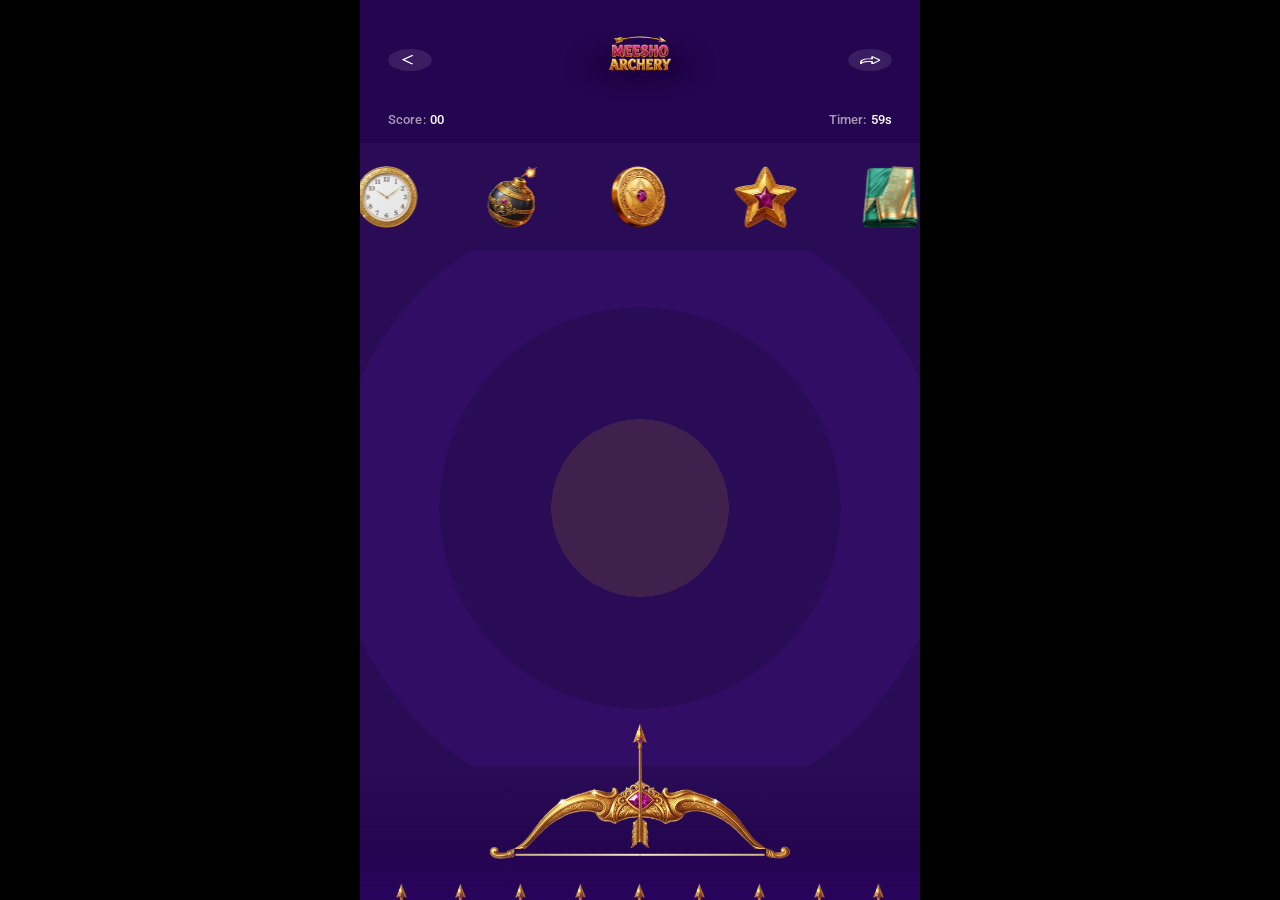
==== game.html @ 8c5590b3 "Initial commit: Meesho Archery game" ====
<!DOCTYPE html>
<html lang="en">
<head>
  <meta charset="UTF-8" />
  <title>Meesho Archery — Game</title>
  <meta name="viewport" content="width=device-width, initial-scale=1, maximum-scale=1, user-scalable=no, viewport-fit=cover" />
  <meta name="theme-color" content="#2a0b55" />
  <link rel="preconnect" href="https://fonts.googleapis.com" />
  <link rel="preconnect" href="https://fonts.gstatic.com" crossorigin />
  <link href="https://fonts.googleapis.com/css2?family=Poppins:wght@500;600&family=Roboto:wght@400;500;700&display=swap" rel="stylesheet" />
  <link rel="stylesheet" href="css/style.css" />
  <link rel="stylesheet" href="css/game.css" />
</head>
<body>
  <main class="screen game-screen" id="game-screen">
    <header class="game-header">
      <div class="app-header">
        <button class="icon-btn" id="back-btn" aria-label="Back">
          <img src="assets/images/icon-back.svg" alt="" />
        </button>

        <div class="logo">
          <img class="logo__glow" src="assets/images/logo-glow.svg" alt="" />
          <img class="logo__mark" src="assets/images/logo-text.png" alt="Meesho Archery" />
        </div>

        <button class="icon-btn" id="share-btn" aria-label="Share">
          <img src="assets/images/icon-share.svg" alt="" />
        </button>
      </div>

      <div class="game-stats">
        <div class="stat">
          <span class="stat__label">Score:</span>
          <span class="stat__value" id="score-value">00</span>
        </div>
        <div class="stat">
          <span class="stat__label">Timer:</span>
          <span class="stat__value" id="timer-value">60s</span>
        </div>
      </div>
    </header>

    <div class="conveyor" id="conveyor">
      <div class="conveyor__track" id="conveyor-track"></div>
    </div>

    <div class="arena" id="arena">
      <div class="arena__target"></div>
    </div>

    <div class="quiver-area">
      <div class="bow-wrap" id="bow-wrap">
        <img class="bow-wrap__img" src="assets/images/bow.png" alt="Bow" />
        <div class="bow-string" id="bow-string-left"></div>
        <div class="bow-string" id="bow-string-right"></div>
        <button class="nocked-arrow" id="nocked-arrow" aria-label="Pull and release to shoot">
          <img src="assets/images/arrow.png" alt="" draggable="false" />
        </button>
      </div>
      <div class="quiver" id="quiver"></div>
    </div>

    <div class="flight-layer" id="flight-layer"></div>

    <div class="game-over-overlay" id="game-over-overlay" hidden>
      <div class="game-over-card">
        <h2 id="game-over-title">Game Over</h2>
        <p id="game-over-reason">Time's up!</p>
        <p class="game-over-score">Final Score: <span id="final-score">0</span></p>
        <button class="btn btn--primary" id="play-again-btn">Play Again</button>
        <button class="link-btn" id="back-home-btn">Back to Home</button>
      </div>
    </div>

    <div class="toast" id="toast" hidden></div>
  </main>

  <script src="js/game.js"></script>
</body>
</html>
---- css/style.css ----
:root {
  --color-bg-deep: #24054f;
  --color-bg: #2a0b55;
  --color-bg-fade: #28035c;
  --color-purple-light: #a15cff;
  --color-btn-grad-top: #7d41ce;
  --color-btn-grad-bottom: #6700f1;
  --color-white: #ffffff;

  --font-body: "Poppins", system-ui, sans-serif;

  --safe-top: env(safe-area-inset-top, 0px);
  --safe-bottom: env(safe-area-inset-bottom, 0px);
}

* {
  box-sizing: border-box;
}

html,
body {
  margin: 0;
  padding: 0;
  min-height: 100dvh;
  background: #000;
  font-family: var(--font-body);
  -webkit-tap-highlight-color: transparent;
}

button {
  font-family: inherit;
  cursor: pointer;
  border: none;
  background: none;
  color: inherit;
  padding: 0;
  margin: 0;
  appearance: none;
  -webkit-appearance: none;
}

img {
  display: block;
  max-width: 100%;
}

.screen {
  position: relative;
  width: 100%;
  max-width: 560px;
  min-height: 100dvh;
  margin: 0 auto;
  overflow: hidden;
  background: var(--color-bg);
}

.icon-btn {
  display: flex;
  align-items: center;
  justify-content: center;
  width: clamp(36px, 9.5vw, 44px);
  height: clamp(36px, 9.5vw, 44px);
  flex: 0 0 auto;
  border-radius: 50%;
  overflow: hidden;
  line-height: 0;
}

.icon-btn img {
  width: 100%;
  height: 100%;
  object-fit: contain;
}

/* ---------- Shared app header (back / logo / share row) ---------- */

.app-header {
  display: flex;
  align-items: center;
  justify-content: space-between;
  flex: 0 0 auto;
  gap: clamp(8px, 3vw, 16px);
  padding: calc(var(--safe-top) + clamp(10px, 3vh, 18px)) clamp(16px, 5vw, 28px) clamp(10px, 3vh, 16px);
  background: var(--color-bg-deep);
  position: relative;
  z-index: 3;
}

.logo {
  position: relative;
  width: clamp(96px, 30vw, 148px);
  aspect-ratio: 83 / 47;
  flex: 0 0 auto;
}

.logo__glow {
  position: absolute;
  inset: 0;
  width: 100%;
  height: 100%;
  object-fit: contain;
  transform: translateY(6%);
}

.logo__mark {
  position: absolute;
  left: 8%;
  top: 0;
  width: 84%;
  height: 88%;
  object-fit: contain;
}

/* ---------- Shared buttons ---------- */

.btn {
  width: 100%;
  max-width: 320px;
  border: 1px solid var(--color-purple-light);
  border-radius: 999px;
  padding: clamp(12px, 2vh, 16px) 24px;
  font-family: var(--font-body);
  font-weight: 600;
  font-size: clamp(16px, 4.6vw, 20px);
  letter-spacing: 0.24px;
  text-align: center;
  color: var(--color-white);
  background-image: linear-gradient(179.5deg, var(--color-btn-grad-top) 1.4%, var(--color-btn-grad-bottom) 98.4%);
  transition: transform 0.12s ease, filter 0.12s ease;
}

.btn:active {
  transform: scale(0.97);
  filter: brightness(0.95);
}

.link-btn {
  font-size: clamp(11px, 3vw, 13px);
  font-weight: 500;
  letter-spacing: 0.144px;
  color: var(--color-white);
  opacity: 0.85;
  padding: 6px 12px;
}

.link-btn:active {
  opacity: 1;
}
---- css/game.css ----
.game-screen {
  display: flex;
  flex-direction: column;
  color: var(--color-white);
  position: relative;
  background: var(--color-bg);
  touch-action: none;
}

/* ---------- Header ---------- */

.game-header {
  display: flex;
  flex-direction: column;
  flex: 0 0 auto;
  background: var(--color-bg-deep);
  position: relative;
  z-index: 3;
}

.game-header .app-header {
  padding-bottom: clamp(6px, 1.5vh, 10px);
}

.game-stats {
  display: flex;
  justify-content: space-between;
  align-items: center;
  padding: 0 clamp(16px, 5vw, 28px) clamp(10px, 2.5vh, 16px);
  font-family: "Roboto", system-ui, sans-serif;
}

.stat {
  display: flex;
  gap: 4px;
  align-items: baseline;
  font-size: clamp(11px, 3.2vw, 13px);
  letter-spacing: 0.12px;
  font-weight: 500;
}

.stat__label {
  color: rgba(255, 255, 255, 0.6);
}

.stat__value {
  color: var(--color-white);
  font-variant-numeric: tabular-nums;
}

.stat__value.is-low {
  color: #ff6b6b;
}

/* ---------- Conveyor belt ---------- */

.conveyor {
  position: relative;
  overflow: hidden;
  background: var(--color-bg);
  padding: clamp(8px, 1.8vh, 14px) 0;
  flex: 0 0 auto;
  z-index: 2;
}

.conveyor__track {
  display: flex;
  gap: clamp(28px, 9vw, 46px);
  width: max-content;
  padding: 0 10px;
  will-change: transform;
  transform: translateX(0);
}

.conveyor__item {
  width: clamp(56px, 18vw, 80px);
  height: clamp(56px, 18vw, 80px);
  flex: 0 0 auto;
  display: flex;
  align-items: center;
  justify-content: center;
  background: transparent;
  position: relative;
}

.conveyor__item img {
  width: 82%;
  height: 82%;
  object-fit: contain;
  pointer-events: none;
  user-select: none;
}

.conveyor__item.is-hit {
  animation: pop-hit 0.3s ease forwards;
}

.conveyor__item.is-bomb-hit {
  animation: bomb-hit 0.45s ease forwards;
}

@keyframes pop-hit {
  0% {
    transform: scale(1);
    opacity: 1;
  }
  60% {
    transform: scale(1.25);
  }
  100% {
    transform: scale(0);
    opacity: 0;
  }
}

@keyframes bomb-hit {
  0% {
    transform: scale(1);
    filter: brightness(1);
  }
  30% {
    transform: scale(1.4);
    filter: brightness(2.4) saturate(0);
  }
  100% {
    transform: scale(1.8);
    opacity: 0;
    filter: brightness(3) saturate(0);
  }
}

/* ---------- Arena (target zone + flying arrows) ---------- */

.arena {
  position: relative;
  flex: 1 1 auto;
  min-height: 22dvh;
  overflow: hidden;
  z-index: 1;
}

.arena__target {
  position: absolute;
  top: 50%;
  left: 50%;
  width: 110%;
  aspect-ratio: 1 / 1;
  transform: translate(-50%, -50%);
  border-radius: 50%;
  pointer-events: none;
  background: radial-gradient(
    circle closest-side at center,
    #40204c 0%,
    #40204c 28.79%,
    var(--color-bg) 28.79%,
    var(--color-bg) 65.15%,
    #320d65 65.15%,
    #320d65 100%
  );
}

.flight-layer {
  position: absolute;
  inset: 0;
  pointer-events: none;
  z-index: 6;
  overflow: visible;
}

.flying-arrow {
  position: absolute;
  width: clamp(14px, 4vw, 18px);
  transform-origin: 50% 100%;
  will-change: top, transform;
  filter: drop-shadow(0 2px 4px rgba(0, 0, 0, 0.4));
}

.flying-arrow img {
  width: 100%;
  display: block;
}

.score-popup {
  position: absolute;
  transform: translate(-50%, -50%);
  font-family: var(--font-body);
  font-weight: 600;
  font-size: clamp(16px, 5vw, 22px);
  color: #ffd75e;
  text-shadow: 0 2px 6px rgba(0, 0, 0, 0.5);
  pointer-events: none;
  animation: popup-float 0.7s ease forwards;
  z-index: 3;
}

.score-popup.is-miss {
  color: rgba(255, 255, 255, 0.7);
  font-size: clamp(13px, 4vw, 16px);
}

@keyframes popup-float {
  0% {
    opacity: 0;
    transform: translate(-50%, -30%) scale(0.8);
  }
  25% {
    opacity: 1;
    transform: translate(-50%, -70%) scale(1.05);
  }
  100% {
    opacity: 0;
    transform: translate(-50%, -130%) scale(1);
  }
}

/* ---------- Bow + quiver ---------- */

.quiver-area {
  flex: 0 0 auto;
  position: relative;
  display: flex;
  flex-direction: column;
  align-items: center;
  padding-top: clamp(4px, 1.2vh, 10px);
  /* Only the hardware safe-area inset — no extra decorative gap — so the
     quiver row's arrow tips end flush with the bottom of the screen. */
  padding-bottom: var(--safe-bottom);
  background: linear-gradient(to bottom, rgba(42, 11, 85, 0) 0%, var(--color-bg-deep) 55%, var(--color-bg-fade) 100%);
  z-index: 2;
}

.bow-wrap {
  position: relative;
  width: min(82%, 320px);
  aspect-ratio: 559 / 151;
  touch-action: none;
}

.bow-wrap__img {
  position: absolute;
  inset: 0;
  width: 100%;
  height: 100%;
  object-fit: contain;
  pointer-events: none;
  user-select: none;
  -webkit-user-drag: none;
}

.nocked-arrow {
  position: absolute;
  left: 50%;
  /* Bottom edge (the nock) must sit exactly on the string's resting line —
     see STRING_ANCHOR_LEFT/RIGHT.yFrac (0.9) in game.js, i.e. 10% up from
     the bow-wrap's bottom edge. */
  bottom: 10%;
  width: clamp(16px, 4.6vw, 20px);
  transform: translate(-50%, 0);
  transform-origin: 50% 100%;
  cursor: grab;
  touch-action: none;
  background: none;
  border: none;
  padding: 0;
}

.nocked-arrow img {
  width: 100%;
  display: block;
  pointer-events: none;
  user-select: none;
  -webkit-user-drag: none;
}

.nocked-arrow.is-pulling {
  cursor: grabbing;
  transition: none;
}

.nocked-arrow.is-flying {
  visibility: hidden;
}

.nocked-arrow:not(.is-pulling):not(.is-flying):not(.is-reloading) {
  transition: transform 0.18s ease-out;
}

.bow-string {
  position: absolute;
  top: 0;
  left: 0;
  height: 2px;
  width: 0;
  background: linear-gradient(90deg, rgba(226, 195, 138, 0.9), rgba(255, 240, 205, 0.95));
  border-radius: 2px;
  transform-origin: 0 50%;
  opacity: 1;
  pointer-events: none;
  will-change: transform, width;
  z-index: 1;
}

.quiver {
  display: flex;
  width: 100%;
  padding: 0 6%;
  gap: clamp(4px, 1.6vw, 10px);
  justify-content: space-between;
  align-items: flex-start;
  margin-top: clamp(10px, 2.5vh, 18px);
  transition: padding 0.24s ease;
}

.quiver-arrow {
  width: clamp(11px, 3.6vw, 15px);
  height: clamp(15px, 3.6vh, 20px);
  flex: 0 0 auto;
  position: relative;
  overflow: hidden;
  transition: opacity 0.22s ease, transform 0.22s ease;
}

.quiver-arrow img {
  position: absolute;
  top: 0;
  left: 0;
  width: 100%;
  height: auto;
  display: block;
  pointer-events: none;
  user-select: none;
}

.quiver-arrow.is-used {
  opacity: 0;
  visibility: hidden;
  transform: translateY(8px);
  pointer-events: none;
}

/* ---------- Game over overlay ---------- */

.game-over-overlay {
  position: absolute;
  inset: 0;
  background: rgba(18, 3, 41, 0.94);
  display: flex;
  align-items: center;
  justify-content: center;
  z-index: 10;
  padding: 24px;
}

.game-over-overlay[hidden] {
  display: none;
}

.game-over-card {
  display: flex;
  flex-direction: column;
  align-items: center;
  gap: 10px;
  text-align: center;
  width: 100%;
  max-width: 280px;
}

.game-over-card h2 {
  margin: 0;
  font-family: var(--font-body);
  font-weight: 600;
  font-size: clamp(22px, 7vw, 28px);
}

.game-over-card p {
  margin: 0;
  opacity: 0.85;
  font-size: clamp(13px, 3.6vw, 15px);
}

.game-over-score {
  font-size: clamp(16px, 4.4vw, 19px);
  font-weight: 600;
  opacity: 1 !important;
}

.game-over-card .btn {
  margin-top: 8px;
}

/* ---------- Toast ---------- */

.toast {
  position: absolute;
  left: 50%;
  top: 40%;
  transform: translate(-50%, -50%);
  background: rgba(0, 0, 0, 0.55);
  padding: 10px 20px;
  border-radius: 999px;
  font-family: var(--font-body);
  font-weight: 600;
  font-size: clamp(14px, 4vw, 17px);
  z-index: 8;
  pointer-events: none;
}
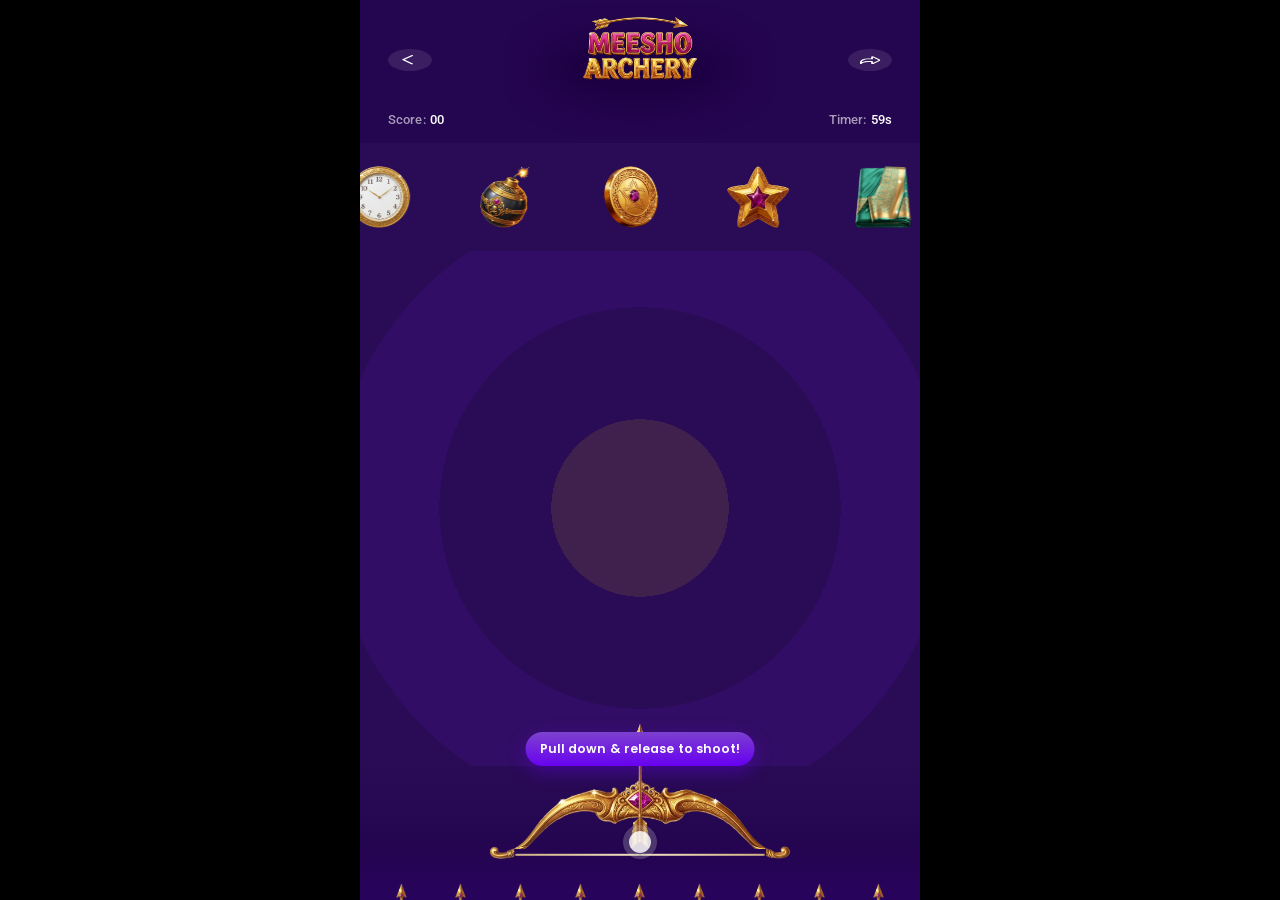
==== commit b5e35f1b: "Revamp end-game screens, add homepage nudge, and add draw/release hint - Restyle all 4 end-game over" ====
--- a/game.html
+++ b/game.html
@@ -7,7 +7,7 @@
   <meta name="theme-color" content="#2a0b55" />
   <link rel="preconnect" href="https://fonts.googleapis.com" />
   <link rel="preconnect" href="https://fonts.gstatic.com" crossorigin />
-  <link href="https://fonts.googleapis.com/css2?family=Poppins:wght@500;600&family=Roboto:wght@400;500;700&display=swap" rel="stylesheet" />
+  <link href="https://fonts.googleapis.com/css2?family=Poppins:wght@500;600&family=Roboto:wght@400;500;700&family=Instrument+Serif&display=swap" rel="stylesheet" />
   <link rel="stylesheet" href="css/style.css" />
   <link rel="stylesheet" href="css/game.css" />
 </head>
@@ -41,39 +41,53 @@
       </div>
     </header>
 
-    <div class="conveyor" id="conveyor">
-      <div class="conveyor__track" id="conveyor-track"></div>
+    <div class="game-body" id="game-body">
+      <div class="conveyor" id="conveyor">
+        <div class="conveyor__track" id="conveyor-track"></div>
+      </div>
+
+      <div class="arena" id="arena">
+        <div class="arena__target"></div>
+      </div>
+
+      <div class="quiver-area">
+        <div class="bow-wrap" id="bow-wrap">
+          <img class="bow-wrap__img" src="assets/images/bow.png" alt="Bow" />
+          <div class="bow-string" id="bow-string-left"></div>
+          <div class="bow-string" id="bow-string-right"></div>
+          <button class="nocked-arrow" id="nocked-arrow" aria-label="Pull and release to shoot">
+            <img src="assets/images/arrow.png" alt="" draggable="false" />
+          </button>
+          <div class="draw-hint" id="draw-hint" aria-hidden="true" hidden>
+            <div class="draw-hint__bubble">Pull down &amp; release to shoot!</div>
+            <span class="draw-hint__finger"></span>
+          </div>
+        </div>
+        <div class="quiver" id="quiver"></div>
+      </div>
+
+      <div class="flight-layer" id="flight-layer"></div>
+
+      <div class="game-over-overlay" id="game-over-overlay" hidden>
+        <h2 class="sr-only" id="game-over-title"></h2>
+
+        <div class="game-over-content">
+          <div class="game-over-sticker" id="game-over-sticker">
+            <img id="game-over-sticker-img" src="" alt="" />
+          </div>
+          <p class="game-over-score">Your Score : <span id="final-score">0</span></p>
+          <p class="game-over-emoji" id="game-over-emoji">😔</p>
+        </div>
+
+        <div class="game-over-actions">
+          <button class="btn btn--primary" id="play-again-btn" type="button">Play Again</button>
+          <button class="btn btn--primary" id="rewards-btn" type="button">Rewards</button>
+          <button class="link-btn" id="how-to-play-btn" type="button">How to play?</button>
+        </div>
+      </div>
+
+      <div class="toast" id="toast" hidden></div>
     </div>
-
-    <div class="arena" id="arena">
-      <div class="arena__target"></div>
-    </div>
-
-    <div class="quiver-area">
-      <div class="bow-wrap" id="bow-wrap">
-        <img class="bow-wrap__img" src="assets/images/bow.png" alt="Bow" />
-        <div class="bow-string" id="bow-string-left"></div>
-        <div class="bow-string" id="bow-string-right"></div>
-        <button class="nocked-arrow" id="nocked-arrow" aria-label="Pull and release to shoot">
-          <img src="assets/images/arrow.png" alt="" draggable="false" />
-        </button>
-      </div>
-      <div class="quiver" id="quiver"></div>
-    </div>
-
-    <div class="flight-layer" id="flight-layer"></div>
-
-    <div class="game-over-overlay" id="game-over-overlay" hidden>
-      <div class="game-over-card">
-        <h2 id="game-over-title">Game Over</h2>
-        <p id="game-over-reason">Time's up!</p>
-        <p class="game-over-score">Final Score: <span id="final-score">0</span></p>
-        <button class="btn btn--primary" id="play-again-btn">Play Again</button>
-        <button class="link-btn" id="back-home-btn">Back to Home</button>
-      </div>
-    </div>
-
-    <div class="toast" id="toast" hidden></div>
   </main>
 
   <script src="js/game.js"></script>
--- a/css/style.css
+++ b/css/style.css
@@ -15,6 +15,18 @@
 
 * {
   box-sizing: border-box;
+}
+
+.sr-only {
+  position: absolute;
+  width: 1px;
+  height: 1px;
+  padding: 0;
+  margin: -1px;
+  overflow: hidden;
+  clip: rect(0, 0, 0, 0);
+  white-space: nowrap;
+  border: 0;
 }
 
 html,
@@ -88,9 +100,14 @@
 
 .logo {
   position: relative;
+  /* Layout footprint stays at the ORIGINAL size so the header row's height
+     (and everything below it) never shifts. The bigger look is applied purely
+     visually via transform below, which doesn't participate in layout/flow. */
   width: clamp(96px, 30vw, 148px);
   aspect-ratio: 83 / 47;
   flex: 0 0 auto;
+  transform: scale(1.83);
+  transform-origin: 50% 50%;
 }
 
 .logo__glow {
--- a/css/game.css
+++ b/css/game.css
@@ -50,6 +50,20 @@
 
 .stat__value.is-low {
   color: #ff6b6b;
+}
+
+/* ---------- Game body (everything below the header) ---------- */
+/* Wrapping the play-area + end-game overlay in its own flex/relative
+   container means the overlay's `inset: 0` covers only this region, so the
+   live header (with the real score/timer) stays visible above the end-game
+   screens, matching the Figma end-game designs. */
+
+.game-body {
+  display: flex;
+  flex-direction: column;
+  flex: 1 1 auto;
+  min-height: 0;
+  position: relative;
 }
 
 /* ---------- Conveyor belt ---------- */
@@ -338,54 +352,218 @@
   pointer-events: none;
 }
 
+/* ---------- First-time "pull & release" tutorial hint ---------- */
+/* A subtle, one-time coach-mark that plays a looping pull-down-then-release
+   demo over the nocked arrow so first-time players understand the shooting
+   gesture. Shown only until the player's first real draw attempt (or a
+   short timeout), then permanently remembered via localStorage — see
+   DRAW_HINT_KEY in game.js. Entirely decorative: pointer-events are off
+   throughout so it can never steal the real drag gesture on the bow. */
+
+.draw-hint {
+  position: absolute;
+  inset: 0;
+  pointer-events: none;
+  z-index: 5;
+}
+
+.draw-hint[hidden] {
+  display: none;
+}
+
+.draw-hint__bubble {
+  position: absolute;
+  left: 50%;
+  bottom: 100%;
+  margin-bottom: 10px;
+  transform: translateX(-50%);
+  white-space: nowrap;
+  padding: 8px 14px;
+  border-radius: 999px;
+  background-image: linear-gradient(179.5deg, var(--color-btn-grad-top, #7d41ce) 1.4%, var(--color-btn-grad-bottom, #6700f1) 98.4%);
+  color: #fff;
+  font-family: var(--font-body);
+  font-weight: 600;
+  font-size: clamp(11px, 3vw, 12.5px);
+  letter-spacing: 0.1px;
+  box-shadow: 0 6px 18px rgba(103, 0, 241, 0.38);
+  animation: draw-hint-bob 2.6s ease-in-out infinite;
+}
+
+/* Ghost "fingertip" that visually pulls the string down and springs back up,
+   starting from the same resting spot as the real nocked arrow (bottom:10%
+   of .bow-wrap, matching .nocked-arrow) so the demo motion lines up with it. */
+.draw-hint__finger {
+  position: absolute;
+  left: 50%;
+  bottom: 10%;
+  width: clamp(18px, 5.4vw, 22px);
+  height: clamp(18px, 5.4vw, 22px);
+  border-radius: 50%;
+  background: rgba(255, 255, 255, 0.85);
+  box-shadow: 0 0 0 6px rgba(255, 255, 255, 0.2), 0 2px 8px rgba(0, 0, 0, 0.35);
+  transform: translate(-50%, 0);
+  animation: draw-hint-pull 2.6s ease-in-out infinite;
+}
+
+@keyframes draw-hint-pull {
+  0%,
+  6% {
+    transform: translate(-50%, 0) scale(1);
+    opacity: 0;
+  }
+  16% {
+    opacity: 1;
+  }
+  50%,
+  62% {
+    transform: translate(-50%, 40px) scale(0.9);
+    opacity: 1;
+  }
+  78% {
+    transform: translate(-50%, -3px) scale(1.05);
+    opacity: 1;
+  }
+  92%,
+  100% {
+    transform: translate(-50%, 0) scale(1);
+    opacity: 0;
+  }
+}
+
+@keyframes draw-hint-bob {
+  0%,
+  45% {
+    transform: translateX(-50%) translateY(0);
+  }
+  50%,
+  62% {
+    transform: translateX(-50%) translateY(4px);
+  }
+  78% {
+    transform: translateX(-50%) translateY(-2px);
+  }
+  92%,
+  100% {
+    transform: translateX(-50%) translateY(0);
+  }
+}
+
+@media (prefers-reduced-motion: reduce) {
+  .draw-hint__finger,
+  .draw-hint__bubble {
+    animation: none;
+  }
+}
+
 /* ---------- Game over overlay ---------- */
+/* Themed full-bleed end-game screen (Figma nodes 70:1521, 81:1061, 81:1015,
+   81:1107) — solid game background (not a black scrim) with two soft glow
+   ellipses behind a sticker illustration + score + emoji, then two stacked
+   gradient buttons and a "How to play?" link pinned near the bottom. The
+   exact artwork/rotation/emoji per end reason is set from js/game.js. */
 
 .game-over-overlay {
   position: absolute;
   inset: 0;
-  background: rgba(18, 3, 41, 0.94);
-  display: flex;
-  align-items: center;
-  justify-content: center;
+  background: linear-gradient(to bottom, var(--color-bg) 0%, var(--color-bg) 60%, #3e0987 100%);
+  display: flex;
+  flex-direction: column;
+  align-items: center;
   z-index: 10;
-  padding: 24px;
+  overflow: hidden;
+  padding: 0 24px calc(clamp(20px, 4vh, 32px) + var(--safe-bottom));
+  text-align: center;
 }
 
 .game-over-overlay[hidden] {
   display: none;
 }
 
-.game-over-card {
-  display: flex;
-  flex-direction: column;
-  align-items: center;
-  gap: 10px;
-  text-align: center;
-  width: 100%;
-  max-width: 280px;
-}
-
-.game-over-card h2 {
+.game-over-overlay::before,
+.game-over-overlay::after {
+  content: "";
+  position: absolute;
+  left: 50%;
+  border-radius: 50%;
+  pointer-events: none;
+  transform: translateX(-50%);
+  z-index: 0;
+}
+
+.game-over-overlay::before {
+  top: 4%;
+  width: 132%;
+  max-width: 640px;
+  aspect-ratio: 1 / 1;
+  background: radial-gradient(circle, rgba(255, 255, 255, 0.05) 0%, rgba(255, 255, 255, 0) 68%);
+}
+
+.game-over-overlay::after {
+  top: 15%;
+  width: 82%;
+  max-width: 430px;
+  aspect-ratio: 1 / 1;
+  background: radial-gradient(circle, rgba(255, 255, 255, 0.07) 0%, rgba(255, 255, 255, 0) 68%);
+}
+
+.game-over-content {
+  position: relative;
+  z-index: 1;
+  display: flex;
+  flex-direction: column;
+  align-items: center;
+  gap: clamp(10px, 2.4vh, 16px);
+  margin-top: clamp(28px, 8vh, 56px);
+}
+
+.game-over-sticker {
+  width: clamp(150px, 46vw, 210px);
+  aspect-ratio: 1 / 1;
+  display: flex;
+  align-items: center;
+  justify-content: center;
+}
+
+.game-over-sticker img {
+  width: 100%;
+  height: 100%;
+  object-fit: contain;
+  display: block;
+  filter: drop-shadow(0 6px 14px rgba(0, 0, 0, 0.35));
+}
+
+.game-over-score {
   margin: 0;
-  font-family: var(--font-body);
-  font-weight: 600;
-  font-size: clamp(22px, 7vw, 28px);
-}
-
-.game-over-card p {
+  font-family: "Instrument Serif", var(--font-body), serif;
+  font-weight: 400;
+  font-size: clamp(18px, 5vw, 21px);
+  letter-spacing: 0.2px;
+  color: var(--color-white);
+}
+
+.game-over-emoji {
   margin: 0;
-  opacity: 0.85;
-  font-size: clamp(13px, 3.6vw, 15px);
-}
-
-.game-over-score {
-  font-size: clamp(16px, 4.4vw, 19px);
-  font-weight: 600;
-  opacity: 1 !important;
-}
-
-.game-over-card .btn {
-  margin-top: 8px;
+  font-family: "Instrument Serif", var(--font-body), serif;
+  font-size: clamp(32px, 9vw, 40px);
+  line-height: 1;
+}
+
+.game-over-actions {
+  position: relative;
+  z-index: 1;
+  width: 100%;
+  max-width: 320px;
+  margin-top: auto;
+  display: flex;
+  flex-direction: column;
+  align-items: center;
+  gap: clamp(10px, 2vh, 14px);
+  padding-top: clamp(18px, 3.4vh, 26px);
+}
+
+.game-over-actions .btn {
+  margin: 0;
 }
 
 /* ---------- Toast ---------- */
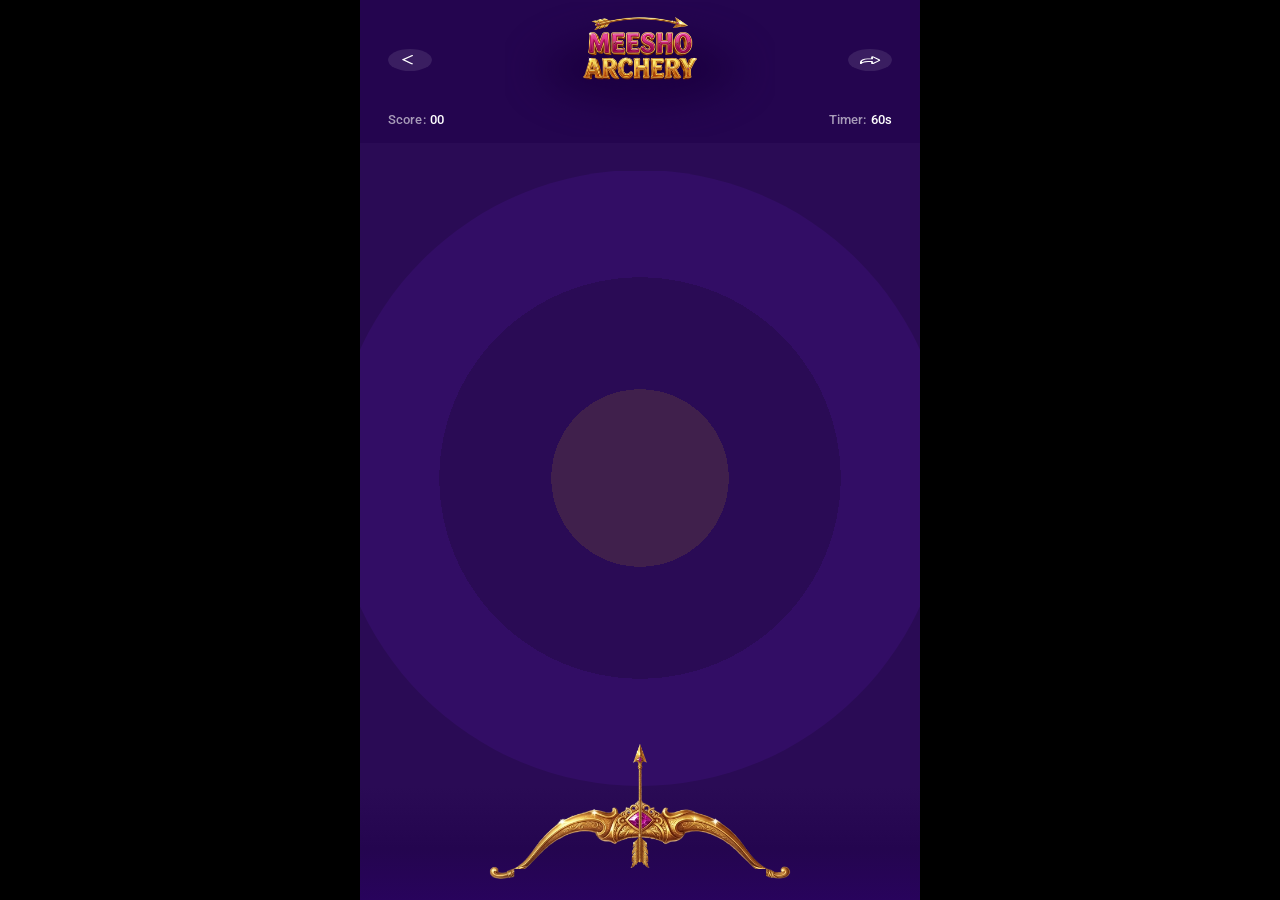
==== commit f9ae0353: "Add live leaderboard with Firebase sync and Firestore security rules Wires lifetime score/time track" ====
--- a/game.html
+++ b/game.html
@@ -80,6 +80,7 @@
         </div>
 
         <div class="game-over-actions">
+          <button class="btn btn--primary" id="leaderboard-btn" type="button">Leaderboard</button>
           <button class="btn btn--primary" id="play-again-btn" type="button">Play Again</button>
           <button class="btn btn--primary" id="rewards-btn" type="button">Rewards</button>
           <button class="link-btn" id="how-to-play-btn" type="button">How to play?</button>
@@ -90,6 +91,6 @@
     </div>
   </main>
 
-  <script src="js/game.js"></script>
+  <script type="module" src="js/game.js"></script>
 </body>
 </html>
--- a/css/style.css
+++ b/css/style.css
@@ -8,6 +8,16 @@
   --color-white: #ffffff;
 
   --font-body: "Poppins", system-ui, sans-serif;
+
+  /* Figma specs several leaderboard text styles in "Futura" (Condensed
+     Medium for headings/names/rank numbers, plain Medium for score/time
+     values) — Futura isn't a licensed web font we can self-host or pull
+     from Google Fonts, but it ships natively on macOS/iOS, so naming it
+     first lets those devices render the exact intended typeface. Oswald
+     (already loaded via Google Fonts) is the closest visual match as a
+     fallback everywhere else, condensed weight and all. */
+  --font-display-condensed: "Futura Condensed Medium", "Futura", "Oswald", var(--font-body);
+  --font-display: "Futura Medium", "Futura", "Oswald", var(--font-body);
 
   --safe-top: env(safe-area-inset-top, 0px);
   --safe-bottom: env(safe-area-inset-bottom, 0px);
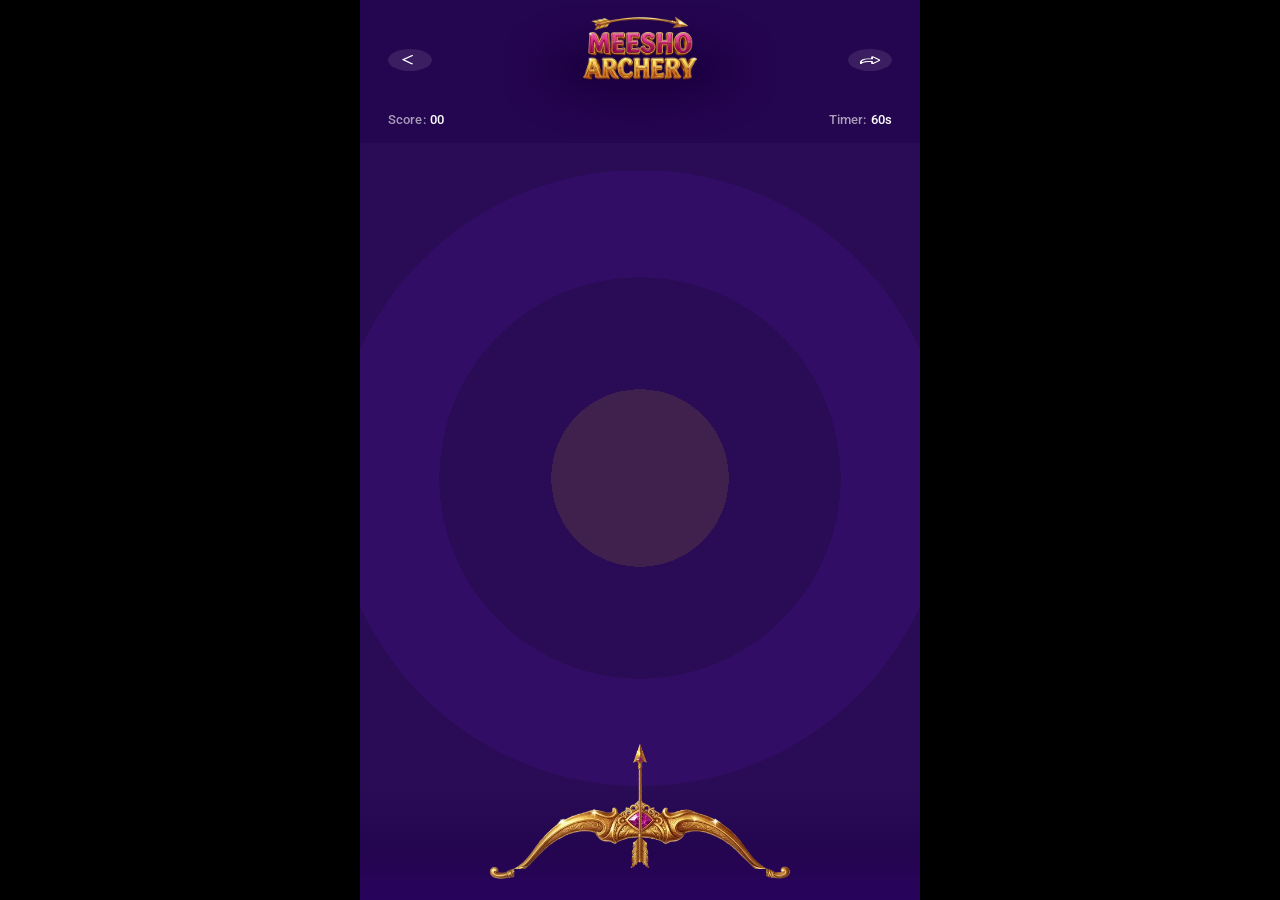
==== commit 317ad360: "Speed up iOS load times and lock mobile viewport from drifting - Convert 27 oversized PNG assets to " ====
--- a/game.html
+++ b/game.html
@@ -21,7 +21,7 @@
 
         <div class="logo">
           <img class="logo__glow" src="assets/images/logo-glow.svg" alt="" />
-          <img class="logo__mark" src="assets/images/logo-text.png" alt="Meesho Archery" />
+          <img class="logo__mark" src="assets/images/logo-text.webp" alt="Meesho Archery" width="700" height="700" />
         </div>
 
         <button class="icon-btn" id="share-btn" aria-label="Share">
@@ -52,11 +52,11 @@
 
       <div class="quiver-area">
         <div class="bow-wrap" id="bow-wrap">
-          <img class="bow-wrap__img" src="assets/images/bow.png" alt="Bow" />
+          <img class="bow-wrap__img" src="assets/images/bow.webp" alt="Bow" width="559" height="151" />
           <div class="bow-string" id="bow-string-left"></div>
           <div class="bow-string" id="bow-string-right"></div>
           <button class="nocked-arrow" id="nocked-arrow" aria-label="Pull and release to shoot">
-            <img src="assets/images/arrow.png" alt="" draggable="false" />
+            <img src="assets/images/arrow.webp" alt="" draggable="false" width="143" height="958" />
           </button>
           <div class="draw-hint" id="draw-hint" aria-hidden="true" hidden>
             <div class="draw-hint__bubble">Pull down &amp; release to shoot!</div>
@@ -80,10 +80,9 @@
         </div>
 
         <div class="game-over-actions">
+          <button class="btn btn--primary" id="play-again-btn" type="button">Play Again</button>
           <button class="btn btn--primary" id="leaderboard-btn" type="button">Leaderboard</button>
-          <button class="btn btn--primary" id="play-again-btn" type="button">Play Again</button>
-          <button class="btn btn--primary" id="rewards-btn" type="button">Rewards</button>
-          <button class="link-btn" id="how-to-play-btn" type="button">How to play?</button>
+          <button class="link-btn" id="rewards-btn" type="button">Rewards</button>
         </div>
       </div>
 
--- a/css/style.css
+++ b/css/style.css
@@ -43,10 +43,22 @@
 body {
   margin: 0;
   padding: 0;
+  min-height: 100vh;
   min-height: 100dvh;
+  overflow: hidden;
+  overscroll-behavior: none;
   background: #000;
   font-family: var(--font-body);
   -webkit-tap-highlight-color: transparent;
+}
+
+/* index.html's mock home feed (see .home-screen in css/home.css) is the one
+   screen that's actually meant to scroll like a normal page — undo the
+   fixed-viewport lock above for it so its document-level scroll still works
+   on iOS/Android instead of being clipped. */
+body:has(.home-screen) {
+  overflow-y: auto;
+  overscroll-behavior-y: auto;
 }
 
 button {
@@ -70,9 +82,12 @@
   position: relative;
   width: 100%;
   max-width: 560px;
+  min-height: 100vh;
   min-height: 100dvh;
   margin: 0 auto;
   overflow: hidden;
+  overscroll-behavior: none;
+  touch-action: none;
   background: var(--color-bg);
 }
 
--- a/css/game.css
+++ b/css/game.css
@@ -280,6 +280,7 @@
 
 .nocked-arrow img {
   width: 100%;
+  height: auto;
   display: block;
   pointer-events: none;
   user-select: none;
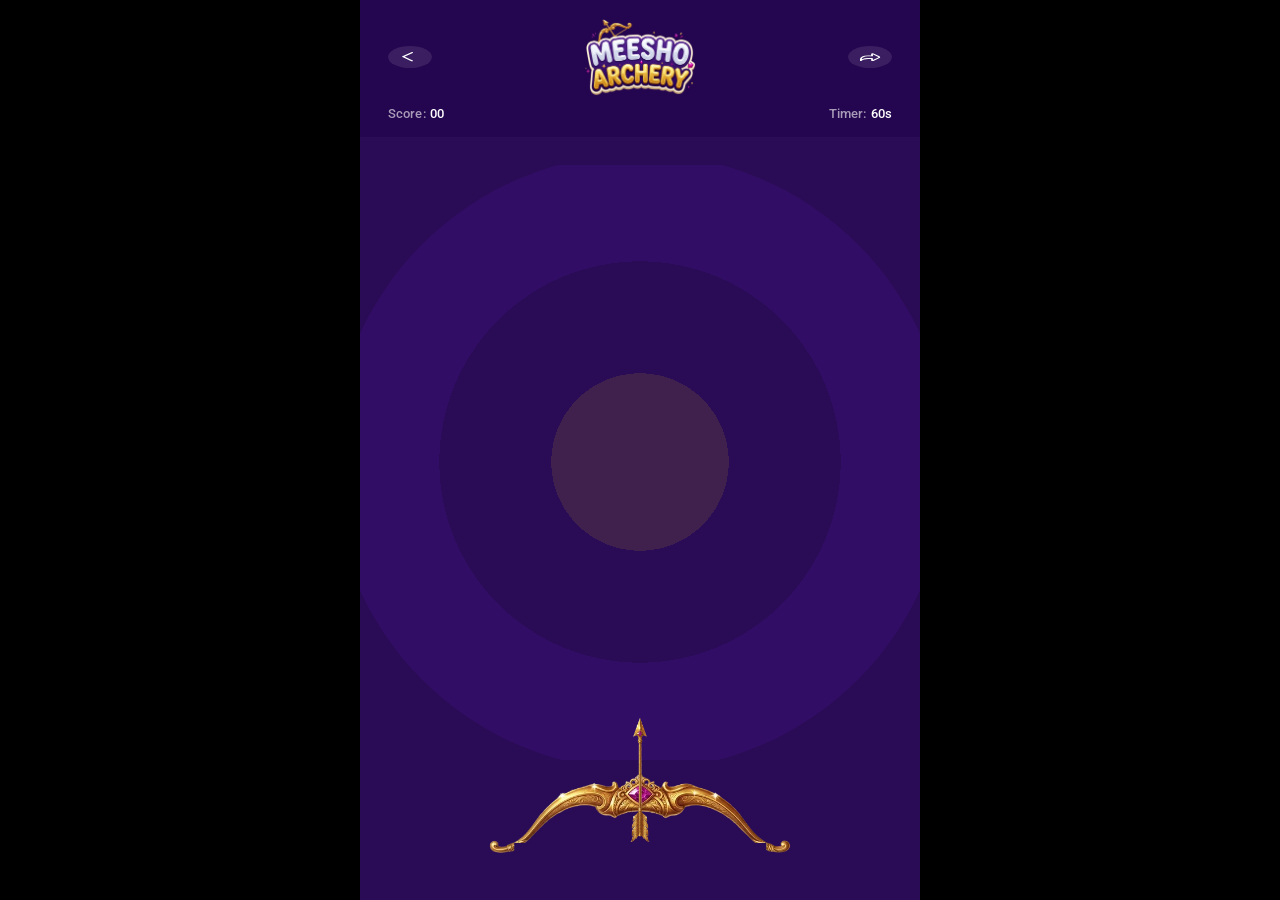
==== commit 7152882c: "Replace Meesho Archery header logo with new cartoon-style Figma asset Swaps the old two-layer glow+t" ====
--- a/game.html
+++ b/game.html
@@ -20,8 +20,7 @@
         </button>
 
         <div class="logo">
-          <img class="logo__glow" src="assets/images/logo-glow.svg" alt="" />
-          <img class="logo__mark" src="assets/images/logo-text.webp" alt="Meesho Archery" width="700" height="700" />
+          <img class="logo__mark" src="assets/images/logo-mark-new.webp" alt="Meesho Archery" width="912" height="636" />
         </div>
 
         <button class="icon-btn" id="share-btn" aria-label="Share">
--- a/css/style.css
+++ b/css/style.css
@@ -2,6 +2,14 @@
   --color-bg-deep: #24054f;
   --color-bg: #2a0b55;
   --color-bg-fade: #28035c;
+  /* Outermost ring color of the game screen's circular target graphic
+     (css/game.css .arena__target). Shared as a variable so the conveyor
+     strip and bow/quiver panel can match it exactly instead of falling
+     back to --color-bg, which is a visibly different shade and was
+     creating a hard seam right where the target's rings meet those
+     neighboring regions — looking like a solid box cutting into the
+     target artwork. */
+  --color-target-outer: #320d65;
   --color-purple-light: #a15cff;
   --color-btn-grad-top: #7d41ce;
   --color-btn-grad-bottom: #6700f1;
@@ -125,31 +133,22 @@
 
 .logo {
   position: relative;
-  /* Layout footprint stays at the ORIGINAL size so the header row's height
-     (and everything below it) never shifts. The bigger look is applied purely
-     visually via transform below, which doesn't participate in layout/flow. */
-  width: clamp(96px, 30vw, 148px);
-  aspect-ratio: 83 / 47;
+  /* Sized directly to match the Figma reference (node 131:1467), where the
+     logo box is ~80x55.61 inside a 360-wide screen (~22% of screen width).
+     Unlike the old two-layer glow+text logo, this single flattened image
+     (logo-mark-new.webp, 912x636 ~= node 137:1763) fills its box edge to
+     edge with no transparent bleed margin, so it needs a smaller box to
+     read at the same visual size — no extra transform/zoom needed. */
+  width: clamp(72px, 22vw, 112px);
+  aspect-ratio: 912 / 636;
   flex: 0 0 auto;
-  transform: scale(1.83);
-  transform-origin: 50% 50%;
 }
 
-.logo__glow {
+.logo__mark {
   position: absolute;
   inset: 0;
   width: 100%;
   height: 100%;
-  object-fit: contain;
-  transform: translateY(6%);
-}
-
-.logo__mark {
-  position: absolute;
-  left: 8%;
-  top: 0;
-  width: 84%;
-  height: 88%;
   object-fit: contain;
 }
 
--- a/css/game.css
+++ b/css/game.css
@@ -71,7 +71,9 @@
 .conveyor {
   position: relative;
   overflow: hidden;
-  background: var(--color-bg);
+  /* No explicit fill — let the screen's own natural background show through
+     instead of painting a separate color over it. */
+  background: none;
   padding: clamp(8px, 1.8vh, 14px) 0;
   flex: 0 0 auto;
   z-index: 2;
@@ -103,6 +105,27 @@
   object-fit: contain;
   pointer-events: none;
   user-select: none;
+}
+
+/* Sweet-spot marker for the tiered scoring in js/game.js (resolveShot /
+   CENTER_ZONE_RATIO): landing on this red-and-white target dot (the exact
+   dead-center point of the object) scores full points; a grazing hit
+   elsewhere on the object (but still close enough to count) scores less
+   instead of being a silent total miss. Matches the dot from the Figma
+   "Target" component (node 134:1640, file 1W3AlCoHiFTrHovnFVm6iy) — an
+   earlier version also drew that component's translucent vertical band
+   around the dot, but the user preferred just the dot on its own. */
+.conveyor__item-target-dot {
+  position: absolute;
+  top: 46%;
+  left: 50%;
+  width: 7.5%;
+  height: 7.5%;
+  transform: translate(-50%, -50%);
+  border-radius: 50%;
+  background: #e92503;
+  border: 1px solid #ffffff;
+  pointer-events: none;
 }
 
 .conveyor__item.is-hit {
@@ -168,8 +191,8 @@
     #40204c 28.79%,
     var(--color-bg) 28.79%,
     var(--color-bg) 65.15%,
-    #320d65 65.15%,
-    #320d65 100%
+    var(--color-target-outer) 65.15%,
+    var(--color-target-outer) 100%
   );
 }
 
@@ -236,10 +259,19 @@
   flex-direction: column;
   align-items: center;
   padding-top: clamp(4px, 1.2vh, 10px);
-  /* Only the hardware safe-area inset — no extra decorative gap — so the
-     quiver row's arrow tips end flush with the bottom of the screen. */
-  padding-bottom: var(--safe-bottom);
-  background: linear-gradient(to bottom, rgba(42, 11, 85, 0) 0%, var(--color-bg-deep) 55%, var(--color-bg-fade) 100%);
+  /* Now that the spare-arrow row lives in `.quiver` as an absolutely
+     positioned left-side stack (see below), it no longer occupies flow
+     space under the bow — so this padding is the ONLY thing keeping the
+     nocked arrow's resting position clear of the screen's bottom edge.
+     That headroom isn't decorative: js/game.js's pull-distance clamp
+     (maxPullPx in onPointerDown) measures room from this resting position
+     down to the true viewport bottom, so if it's too small the player
+     can't draw the bow at all. Keep a real functional buffer here, not
+     just the hardware safe-area inset. */
+  padding-bottom: calc(var(--safe-bottom) + clamp(30px, 7vh, 44px));
+  /* No explicit fill — let the screen's own natural background show through
+     instead of painting a separate color over it. */
+  background: none;
   z-index: 2;
 }
 
@@ -278,6 +310,26 @@
   padding: 0;
 }
 
+/* Invisible, enlarged touch target. Users testing the game could only
+   reliably grab the arrow near its tail — the visible arrow is a very thin
+   ~16-20px shaft, so an imprecise touch anywhere else along its length (e.g.
+   near the tip) missed the button entirely and only touches landing right on
+   the tail (near the bow, where fingers naturally rest) registered.
+   This pseudo-element pads the actual hit area well beyond the rendered
+   artwork on all sides — including past the tip — without changing the
+   button's own box (`.nocked-arrow`'s width/height, used by game.js for the
+   pull-distance math and the string-anchor position, is untouched). Because
+   it's generated content of the button, pointer events landing on it are
+   dispatched to the button itself, so no JS changes are required. */
+.nocked-arrow::before {
+  content: "";
+  position: absolute;
+  top: clamp(-26px, -7vw, -18px);
+  bottom: clamp(-10px, -2.4vw, -6px);
+  left: clamp(-20px, -5.5vw, -14px);
+  right: clamp(-20px, -5.5vw, -14px);
+}
+
 .nocked-arrow img {
   width: 100%;
   height: auto;
@@ -315,15 +367,37 @@
   z-index: 1;
 }
 
+/* Vertical spare-arrow stack along the left edge, instead of a horizontal
+   row under the bow. The row was hard to see and, on short/narrow screens,
+   sat right where players needed to drag/release — overlapping the shoot
+   gesture. `.quiver-area` stays `position: relative` with only `.bow-wrap`
+   left in its normal flex flow now; `.quiver` is taken out of flow and
+   absolutely positioned so it can extend upward past `.quiver-area`'s own
+   (now much shorter) box into the visual `.arena` region above, exactly
+   like `.nocked-arrow`'s tip already does — `.quiver-area`'s z-index (2) is
+   higher than `.arena`'s (1), so the overflowing part still paints on top
+   with no clipping (`.arena` only clips its own descendants). */
 .quiver {
-  display: flex;
-  width: 100%;
-  padding: 0 6%;
-  gap: clamp(4px, 1.6vw, 10px);
-  justify-content: space-between;
-  align-items: flex-start;
-  margin-top: clamp(10px, 2.5vh, 18px);
-  transition: padding 0.24s ease;
+  position: absolute;
+  /* The stack should sit flush against the screen's left edge with zero
+     visible gap. It looks like it needs an offset because `.quiver-arrow`
+     is rotated 90deg (see below): rotating a W-wide/H-tall box around its
+     own center swaps its visual footprint to H-wide/W-tall, centered on the
+     SAME point — since H > W here, that overhangs the item's own unrotated
+     layout box by (H-W)/2 on both the left AND right. If `left` were 0, that
+     left overhang would push the visible arrowhead past the true screen
+     edge (clipped off by `.screen`'s overflow:hidden) while still leaving
+     nothing touching x=0 exactly. Offsetting `left` by exactly that
+     half-overhang cancels it out so the rotated artwork's actual painted
+     left edge lands precisely at the screen's left edge, no gap, no clip. */
+  left: calc((clamp(15px, 3.6vh, 20px) - clamp(11px, 3.6vw, 15px)) / 2);
+  bottom: clamp(30px, 8vh, 46px);
+  display: flex;
+  flex-direction: column-reverse;
+  align-items: center;
+  gap: clamp(3px, 1vh, 6px);
+  pointer-events: none;
+  z-index: 1;
 }
 
 .quiver-arrow {
@@ -332,6 +406,10 @@
   flex: 0 0 auto;
   position: relative;
   overflow: hidden;
+  /* Rotate the whole cropped-icon box (see `.quiver-arrow img` below) 90°
+     so the arrowhead points sideways/inward, matching a stacked quiver of
+     arrows resting against the left edge instead of an upright row. */
+  transform: rotate(90deg);
   transition: opacity 0.22s ease, transform 0.22s ease;
 }
 
@@ -349,7 +427,7 @@
 .quiver-arrow.is-used {
   opacity: 0;
   visibility: hidden;
-  transform: translateY(8px);
+  transform: rotate(90deg) translateY(8px);
   pointer-events: none;
 }
 
